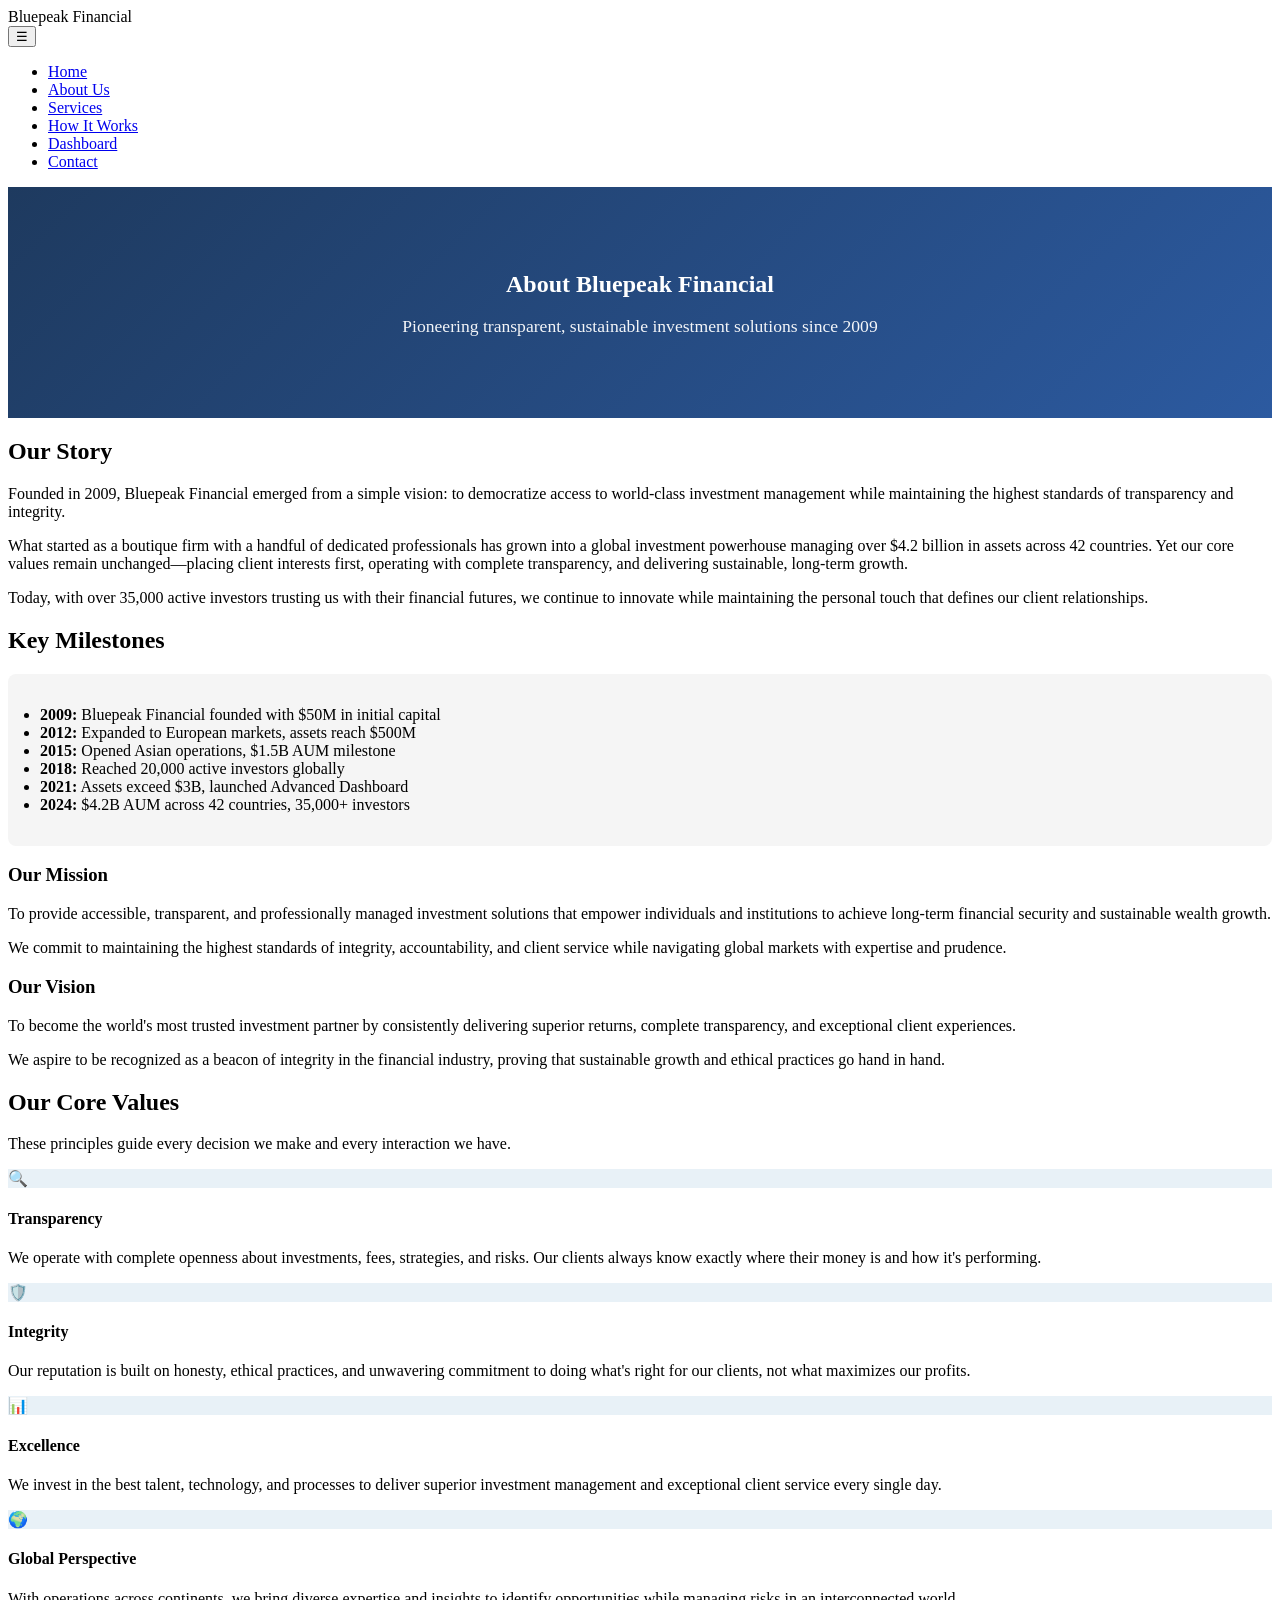
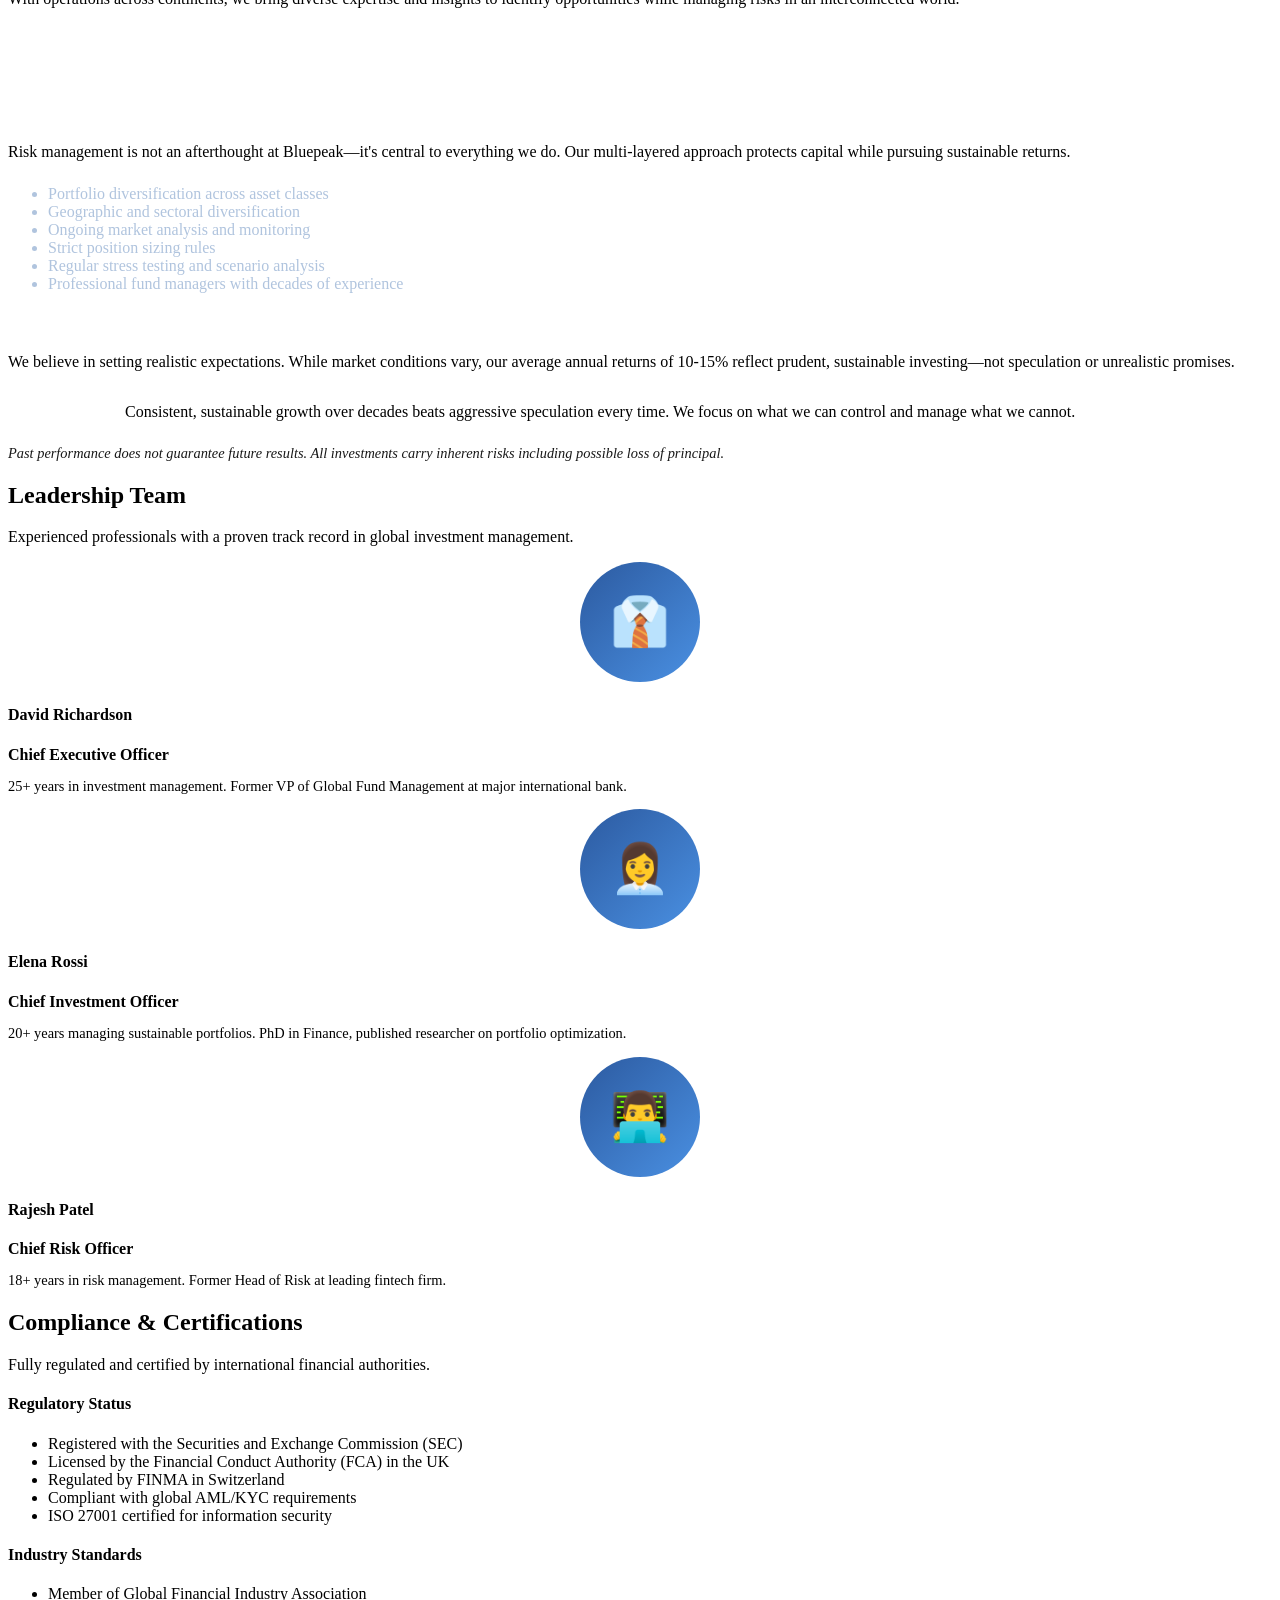
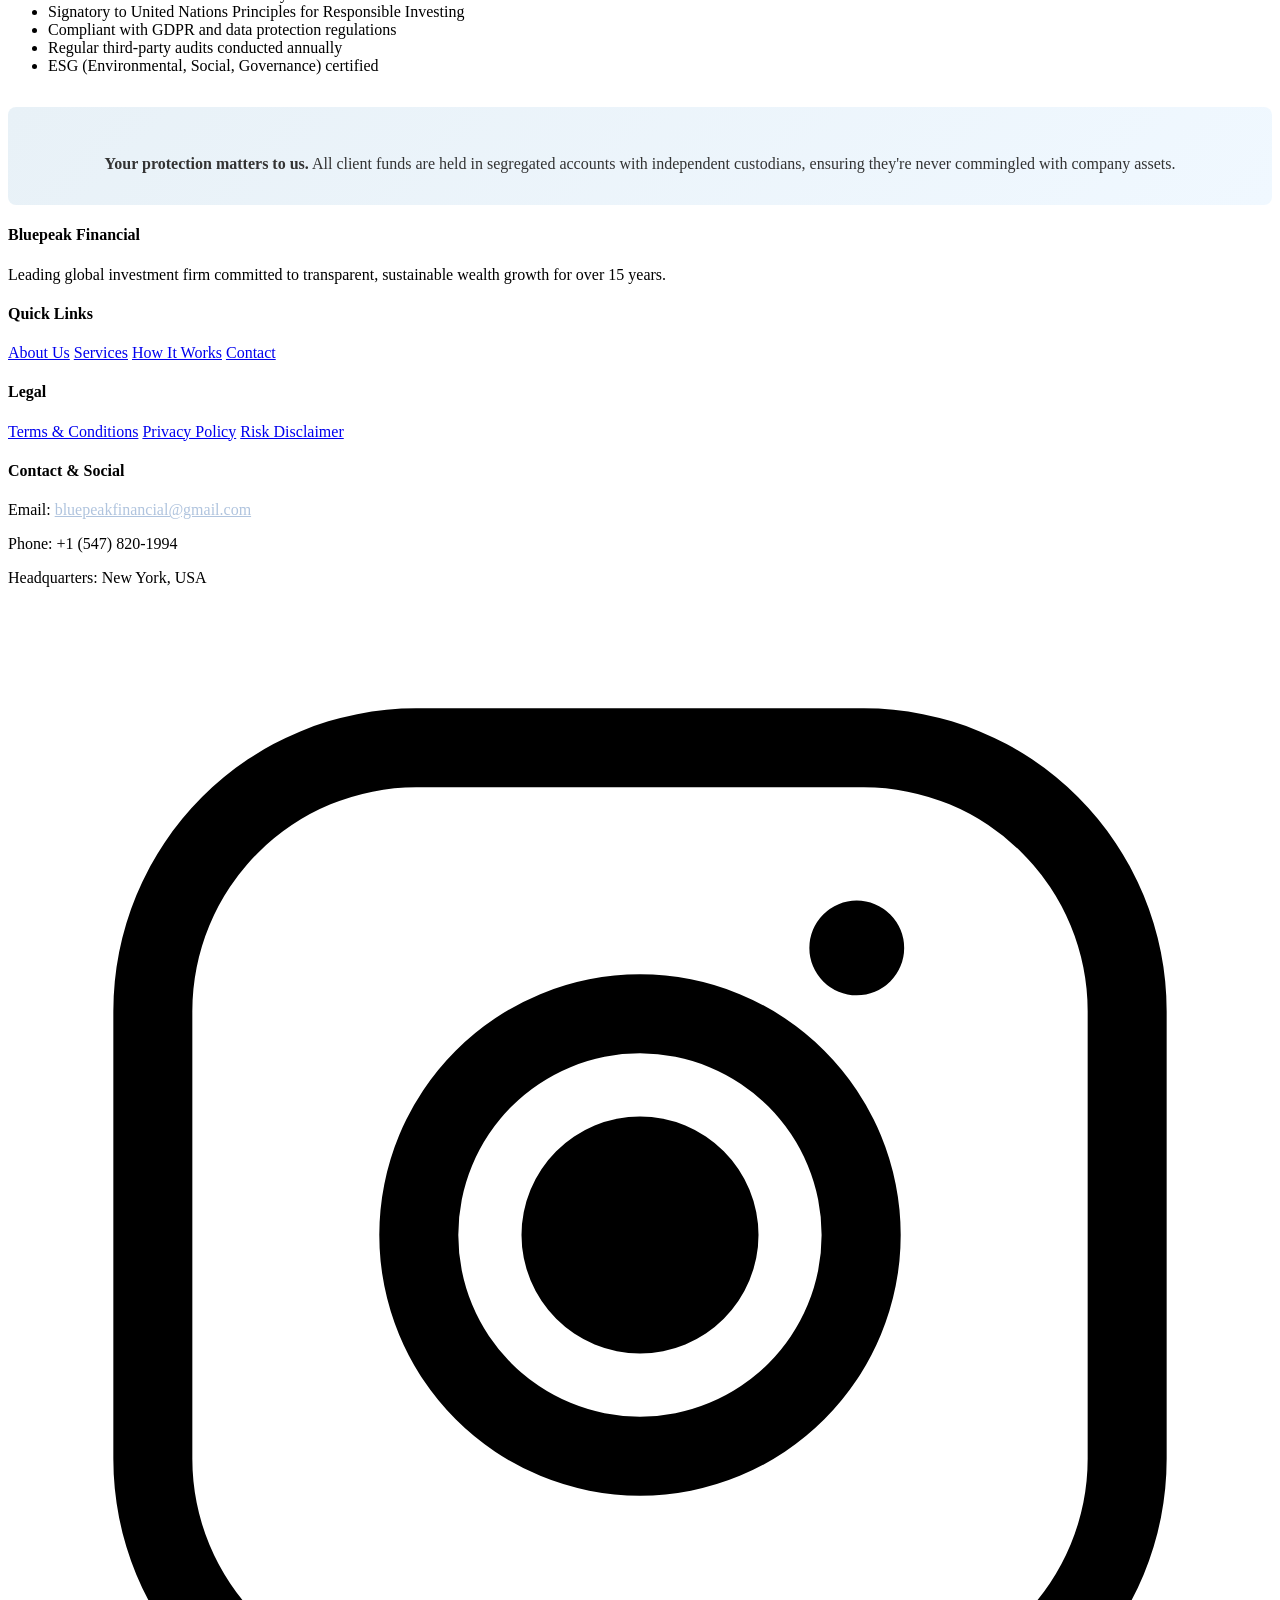
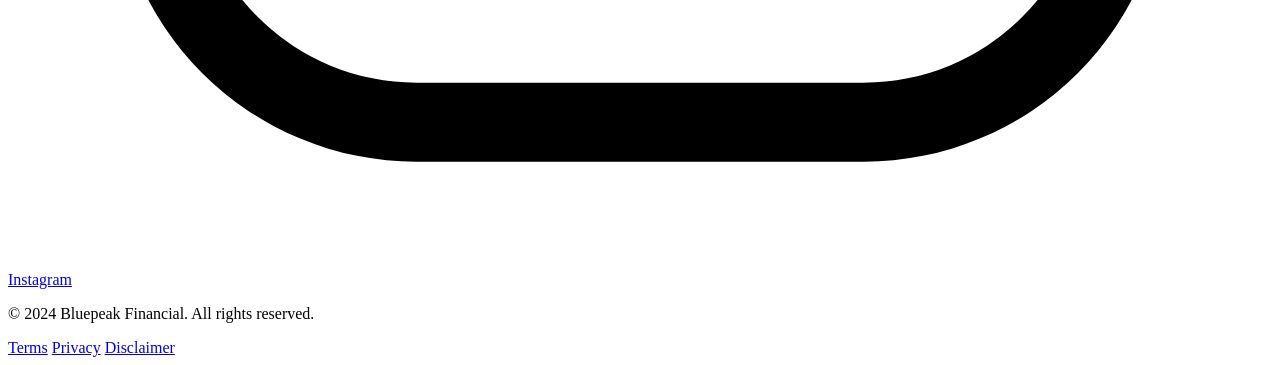
==== about.html @ cc477768 "Add files via upload" ====
<!DOCTYPE html>
<html lang="en">
<head>
  <meta charset="UTF-8">
  <meta name="viewport" content="width=device-width, initial-scale=1.0">
  <title>About Us - Bluepeak Financial</title>
  <meta name="description" content="Learn about Bluepeak Financial's mission, values, and commitment to transparent, sustainable investment management.">
  <link rel="stylesheet" href="css/styles.css">
</head>
<body>

<!-- Navigation -->
<nav>
  <div class="navbar">
    <div class="navbar-brand">
      Bluepeak Financial
    </div>
    <button class="mobile-toggle">☰</button>
    <ul class="nav-links">
      <li><a href="index.html">Home</a></li>
      <li><a href="about.html" class="active">About Us</a></li>
      <li><a href="services.html">Services</a></li>
      <li><a href="how-it-works.html">How It Works</a></li>
      <li><a href="dashboard.html">Dashboard</a></li>
      <li><a href="contact.html">Contact</a></li>
    </ul>
  </div>
</nav>

<!-- Page Header -->
<section style="background: linear-gradient(135deg, #1e3a5f 0%, #2c5aa0 100%); color: white; padding: 4rem 2rem; text-align: center;">
  <div class="container">
    <h1 style="color: white; margin-bottom: 1rem;">About Bluepeak Financial</h1>
    <p style="font-size: 1.1rem; opacity: 0.95;">Pioneering transparent, sustainable investment solutions since 2009</p>
  </div>
</section>

<!-- Company Overview -->
<section class="section">
  <div class="container">
    <div class="grid grid-2">
      <div>
        <h2>Our Story</h2>
        <p>
          Founded in 2009, Bluepeak Financial emerged from a simple vision: to democratize access to world-class investment management while maintaining the highest standards of transparency and integrity.
        </p>
        <p>
          What started as a boutique firm with a handful of dedicated professionals has grown into a global investment powerhouse managing over $4.2 billion in assets across 42 countries. Yet our core values remain unchanged—placing client interests first, operating with complete transparency, and delivering sustainable, long-term growth.
        </p>
        <p>
          Today, with over 35,000 active investors trusting us with their financial futures, we continue to innovate while maintaining the personal touch that defines our client relationships.
        </p>
      </div>

      <div>
        <h2>Key Milestones</h2>
        <ul class="plan-features" style="background: #f5f5f5; padding: 2rem; border-radius: 0.5rem;">
          <li><strong>2009:</strong> Bluepeak Financial founded with $50M in initial capital</li>
          <li><strong>2012:</strong> Expanded to European markets, assets reach $500M</li>
          <li><strong>2015:</strong> Opened Asian operations, $1.5B AUM milestone</li>
          <li><strong>2018:</strong> Reached 20,000 active investors globally</li>
          <li><strong>2021:</strong> Assets exceed $3B, launched Advanced Dashboard</li>
          <li><strong>2024:</strong> $4.2B AUM across 42 countries, 35,000+ investors</li>
        </ul>
      </div>
    </div>
  </div>
</section>

<!-- Mission & Vision -->
<section class="section section-light">
  <div class="container">
    <div class="grid grid-2">
      <div class="card">
        <h3>Our Mission</h3>
        <p>
          To provide accessible, transparent, and professionally managed investment solutions that empower individuals and institutions to achieve long-term financial security and sustainable wealth growth.
        </p>
        <p>
          We commit to maintaining the highest standards of integrity, accountability, and client service while navigating global markets with expertise and prudence.
        </p>
      </div>

      <div class="card">
        <h3>Our Vision</h3>
        <p>
          To become the world's most trusted investment partner by consistently delivering superior returns, complete transparency, and exceptional client experiences.
        </p>
        <p>
          We aspire to be recognized as a beacon of integrity in the financial industry, proving that sustainable growth and ethical practices go hand in hand.
        </p>
      </div>
    </div>
  </div>
</section>

<!-- Core Values -->
<section class="section">
  <div class="container">
    <div class="section-title">
      <h2>Our Core Values</h2>
      <p>These principles guide every decision we make and every interaction we have.</p>
    </div>

    <div class="grid grid-4">
      <div class="card">
        <div class="card-icon" style="background: linear-gradient(135deg, #e8f1f7, #e8f1f7);">🔍</div>
        <h4>Transparency</h4>
        <p>We operate with complete openness about investments, fees, strategies, and risks. Our clients always know exactly where their money is and how it's performing.</p>
      </div>

      <div class="card">
        <div class="card-icon" style="background: linear-gradient(135deg, #e8f1f7, #e8f1f7);">🛡️</div>
        <h4>Integrity</h4>
        <p>Our reputation is built on honesty, ethical practices, and unwavering commitment to doing what's right for our clients, not what maximizes our profits.</p>
      </div>

      <div class="card">
        <div class="card-icon" style="background: linear-gradient(135deg, #e8f1f7, #e8f1f7);">📊</div>
        <h4>Excellence</h4>
        <p>We invest in the best talent, technology, and processes to deliver superior investment management and exceptional client service every single day.</p>
      </div>

      <div class="card">
        <div class="card-icon" style="background: linear-gradient(135deg, #e8f1f7, #e8f1f7);">🌍</div>
        <h4>Global Perspective</h4>
        <p>With operations across continents, we bring diverse expertise and insights to identify opportunities while managing risks in an interconnected world.</p>
      </div>
    </div>
  </div>
</section>

<!-- Risk Management -->
<section class="section section-dark">
  <div class="container">
    <h2 style="color: white; text-align: center; margin-bottom: 3rem;">Our Approach to Risk Management</h2>

    <div class="grid grid-2">
      <div>
        <h3 style="color: white;">Comprehensive Strategy</h3>
        <p>
          Risk management is not an afterthought at Bluepeak—it's central to everything we do. Our multi-layered approach protects capital while pursuing sustainable returns.
        </p>
        <ul class="plan-features" style="background: rgba(255,255,255,0.05); border: none; margin-top: 1.5rem;">
          <li style="color: #b0c4de;">Portfolio diversification across asset classes</li>
          <li style="color: #b0c4de;">Geographic and sectoral diversification</li>
          <li style="color: #b0c4de;">Ongoing market analysis and monitoring</li>
          <li style="color: #b0c4de;">Strict position sizing rules</li>
          <li style="color: #b0c4de;">Regular stress testing and scenario analysis</li>
          <li style="color: #b0c4de;">Professional fund managers with decades of experience</li>
        </ul>
      </div>

      <div>
        <h3 style="color: white;">Realistic Performance Expectations</h3>
        <p>
          We believe in setting realistic expectations. While market conditions vary, our average annual returns of 10-15% reflect prudent, sustainable investing—not speculation or unrealistic promises.
        </p>
        <p style="margin-top: 2rem;">
          <strong style="color: white;">Our Philosophy:</strong> Consistent, sustainable growth over decades beats aggressive speculation every time. We focus on what we can control and manage what we cannot.
        </p>
        <p style="margin-top: 1.5rem; font-size: 0.9rem; opacity: 0.9;">
          <em>Past performance does not guarantee future results. All investments carry inherent risks including possible loss of principal.</em>
        </p>
      </div>
    </div>
  </div>
</section>

<!-- Management Team (Conceptual) -->
<section class="section">
  <div class="container">
    <div class="section-title">
      <h2>Leadership Team</h2>
      <p>Experienced professionals with a proven track record in global investment management.</p>
    </div>

    <div class="grid grid-3">
      <div class="card text-center">
        <div style="width: 120px; height: 120px; background: linear-gradient(135deg, #2c5aa0, #4a90e2); border-radius: 50%; margin: 0 auto 1.5rem; display: flex; align-items: center; justify-content: center; font-size: 3rem; color: white;">👔</div>
        <h4>David Richardson</h4>
        <p style="color: var(--secondary-blue); font-weight: 600; margin-bottom: 0.5rem;">Chief Executive Officer</p>
        <p style="font-size: 0.9rem;">25+ years in investment management. Former VP of Global Fund Management at major international bank.</p>
      </div>

      <div class="card text-center">
        <div style="width: 120px; height: 120px; background: linear-gradient(135deg, #2c5aa0, #4a90e2); border-radius: 50%; margin: 0 auto 1.5rem; display: flex; align-items: center; justify-content: center; font-size: 3rem; color: white;">👩‍💼</div>
        <h4>Elena Rossi</h4>
        <p style="color: var(--secondary-blue); font-weight: 600; margin-bottom: 0.5rem;">Chief Investment Officer</p>
        <p style="font-size: 0.9rem;">20+ years managing sustainable portfolios. PhD in Finance, published researcher on portfolio optimization.</p>
      </div>

      <div class="card text-center">
        <div style="width: 120px; height: 120px; background: linear-gradient(135deg, #2c5aa0, #4a90e2); border-radius: 50%; margin: 0 auto 1.5rem; display: flex; align-items: center; justify-content: center; font-size: 3rem; color: white;">👨‍💻</div>
        <h4>Rajesh Patel</h4>
        <p style="color: var(--secondary-blue); font-weight: 600; margin-bottom: 0.5rem;">Chief Risk Officer</p>
        <p style="font-size: 0.9rem;">18+ years in risk management. Former Head of Risk at leading fintech firm.</p>
      </div>
    </div>
  </div>
</section>

<!-- Certifications & Compliance -->
<section class="section section-light">
  <div class="container">
    <div class="section-title">
      <h2>Compliance & Certifications</h2>
      <p>Fully regulated and certified by international financial authorities.</p>
    </div>

    <div class="grid grid-2">
      <div class="card">
        <h4>Regulatory Status</h4>
        <ul class="plan-features" style="background: none;">
          <li>Registered with the Securities and Exchange Commission (SEC)</li>
          <li>Licensed by the Financial Conduct Authority (FCA) in the UK</li>
          <li>Regulated by FINMA in Switzerland</li>
          <li>Compliant with global AML/KYC requirements</li>
          <li>ISO 27001 certified for information security</li>
        </ul>
      </div>

      <div class="card">
        <h4>Industry Standards</h4>
        <ul class="plan-features" style="background: none;">
          <li>Member of Global Financial Industry Association</li>
          <li>Signatory to United Nations Principles for Responsible Investing</li>
          <li>Compliant with GDPR and data protection regulations</li>
          <li>Regular third-party audits conducted annually</li>
          <li>ESG (Environmental, Social, Governance) certified</li>
        </ul>
      </div>
    </div>

    <div style="background: linear-gradient(135deg, #e8f1f7, #f0f8ff); padding: 2rem; border-radius: 0.5rem; margin-top: 2rem; text-align: center;">
      <p style="color: #333; margin-bottom: 0;">
        <strong>Your protection matters to us.</strong> All client funds are held in segregated accounts with independent custodians, ensuring they're never commingled with company assets.
      </p>
    </div>
  </div>
</section>

<!-- Footer -->
<footer>
  <div class="footer-content">
    <div class="footer-section">
      <h4>Bluepeak Financial</h4>
      <p>Leading global investment firm committed to transparent, sustainable wealth growth for over 15 years.</p>
    </div>

    <div class="footer-section">
      <h4>Quick Links</h4>
      <a href="about.html">About Us</a>
      <a href="services.html">Services</a>
      <a href="how-it-works.html">How It Works</a>
      <a href="contact.html">Contact</a>
    </div>

    <div class="footer-section">
      <h4>Legal</h4>
      <a href="terms.html">Terms & Conditions</a>
      <a href="privacy.html">Privacy Policy</a>
      <a href="disclaimer.html">Risk Disclaimer</a>
    </div>

    <div class="footer-section">
      <h4>Contact & Social</h4>
      <p>Email: <a href="mailto:bluepeakfinancial@gmail.com" style="color: #b0c4de;">bluepeakfinancial@gmail.com</a></p>
      <p>Phone: +1 (547) 820-1994</p>
      <p>Headquarters: New York, USA</p>
      <p style="margin-top: 1rem;"><a class="social-link" href="https://www.instagram.com/hr_bluepeak_financial?igsh=dHZtcnczdm5lZWN0" target="_blank" rel="noopener noreferrer"><svg class="social-icon" viewBox="0 0 24 24" xmlns="http://www.w3.org/2000/svg" aria-hidden="true"><path d="M7.75 2h8.5A5.75 5.75 0 0 1 22 7.75v8.5A5.75 5.75 0 0 1 16.25 22h-8.5A5.75 5.75 0 0 1 2 16.25v-8.5A5.75 5.75 0 0 1 7.75 2Zm0 1.5A4.25 4.25 0 0 0 3.5 7.75v8.5A4.25 4.25 0 0 0 7.75 20.5h8.5A4.25 4.25 0 0 0 20.5 16.25v-8.5A4.25 4.25 0 0 0 16.25 3.5h-8.5Zm8.365 2.15a.9.90 0 1 1 0 1.8.90.90 0 0 1 0-1.8ZM12 7.05a4.95 4.95 0 1 1 0 9.9 4.95 4.95 0 0 1 0-9.9Zm0 1.5a3.45 3.45 0 1 0 0 6.9 3.45 3.45 0 0 0 0-6.9Zm0 1.2a2.25 2.25 0 1 1 0 4.5 2.25 2.25 0 0 1 0-4.5Z"/></svg>Instagram</a></p>
    </div>
  </div>

  <div class="footer-bottom">
    <p>&copy; <span class="current-year">2024</span> Bluepeak Financial. All rights reserved.</p>
    <div class="footer-links">
      <a href="terms.html">Terms</a>
      <a href="privacy.html">Privacy</a>
      <a href="disclaimer.html">Disclaimer</a>
    </div>
  </div>
</footer>

<script src="js/script.js"></script>
</body>
</html>
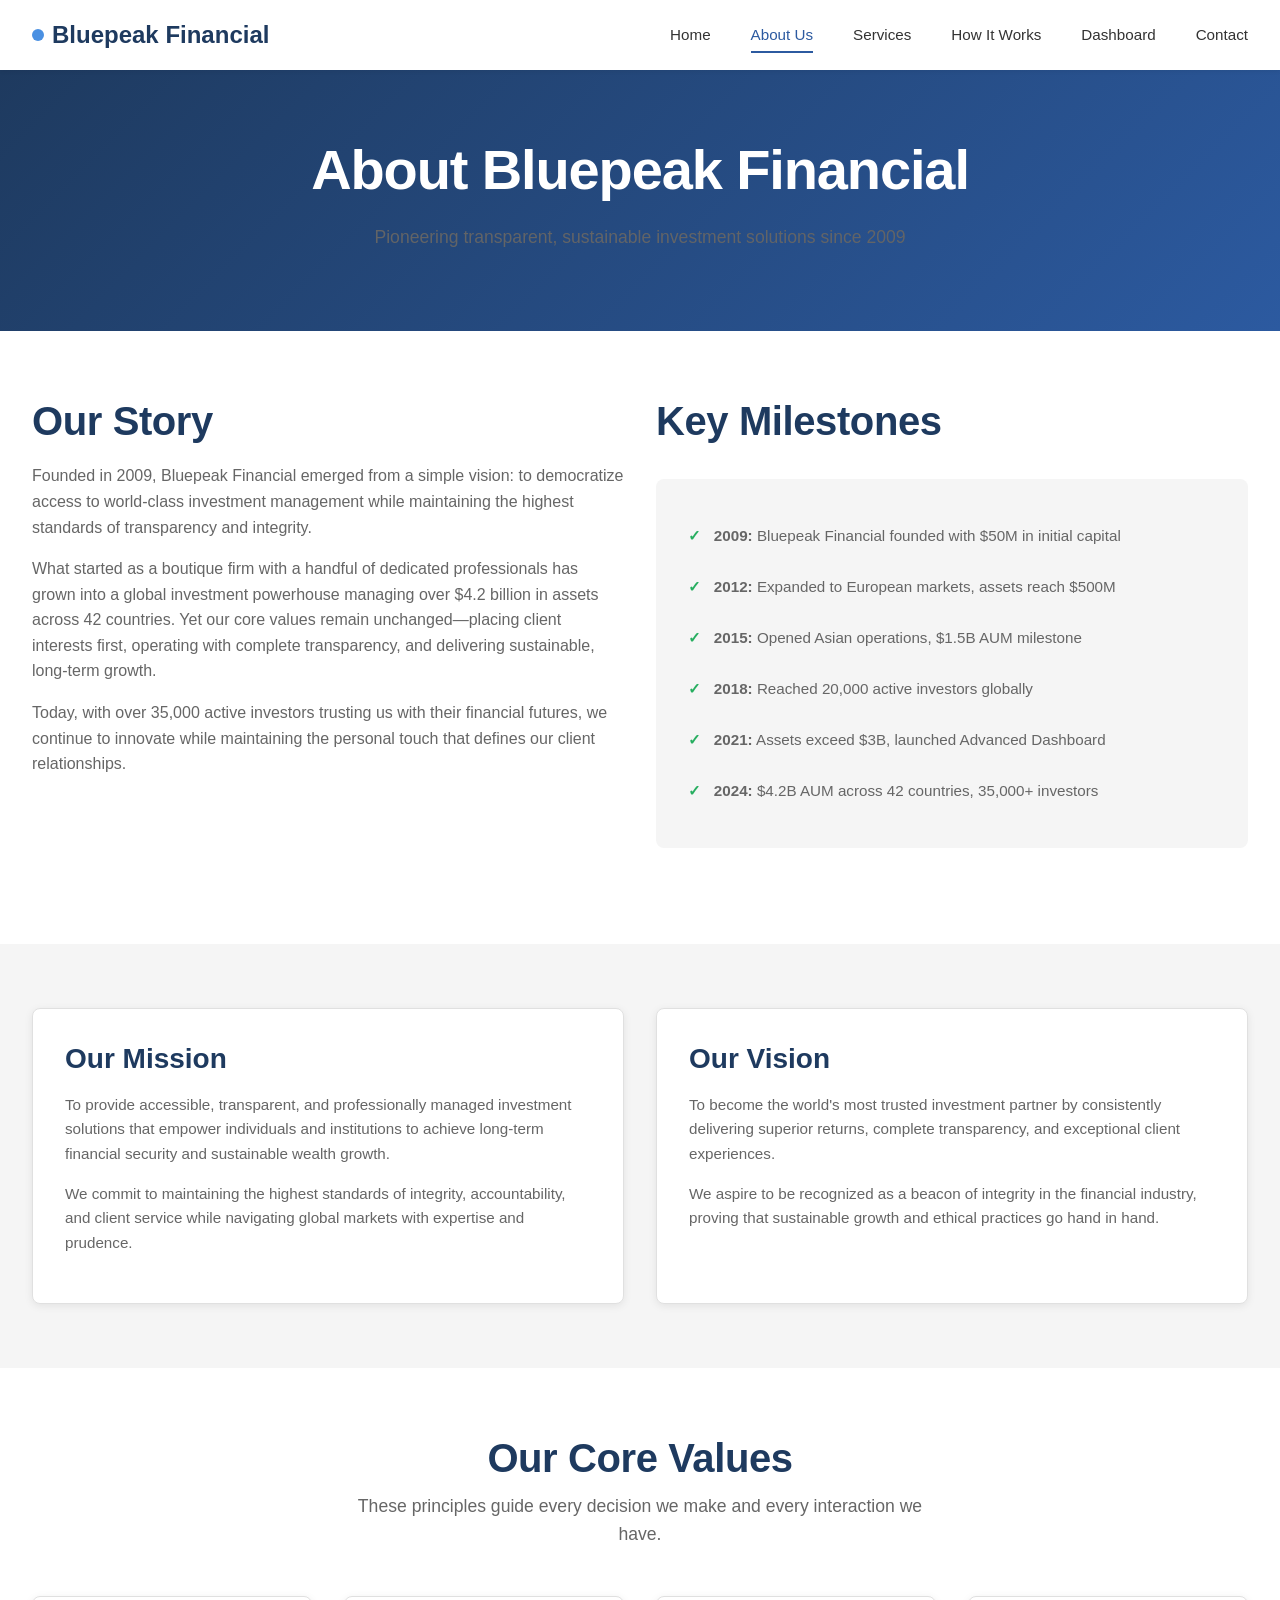
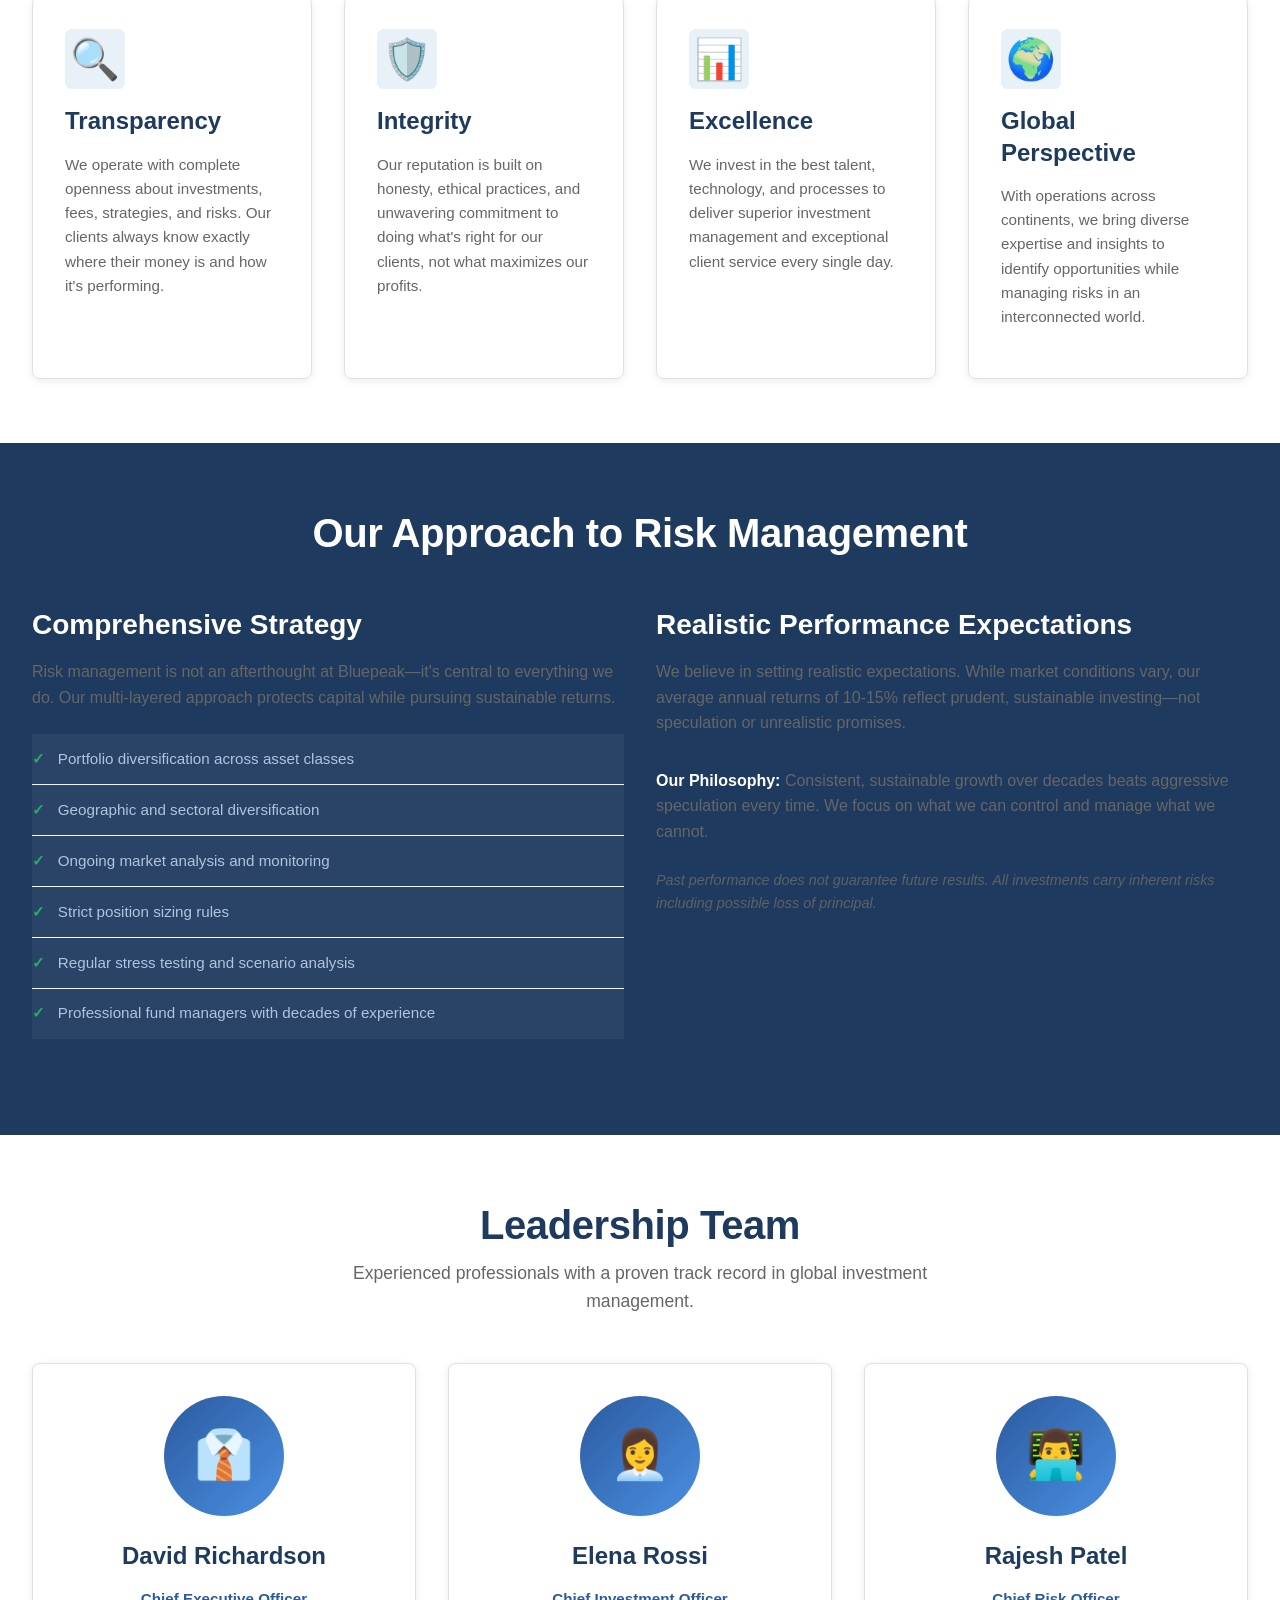
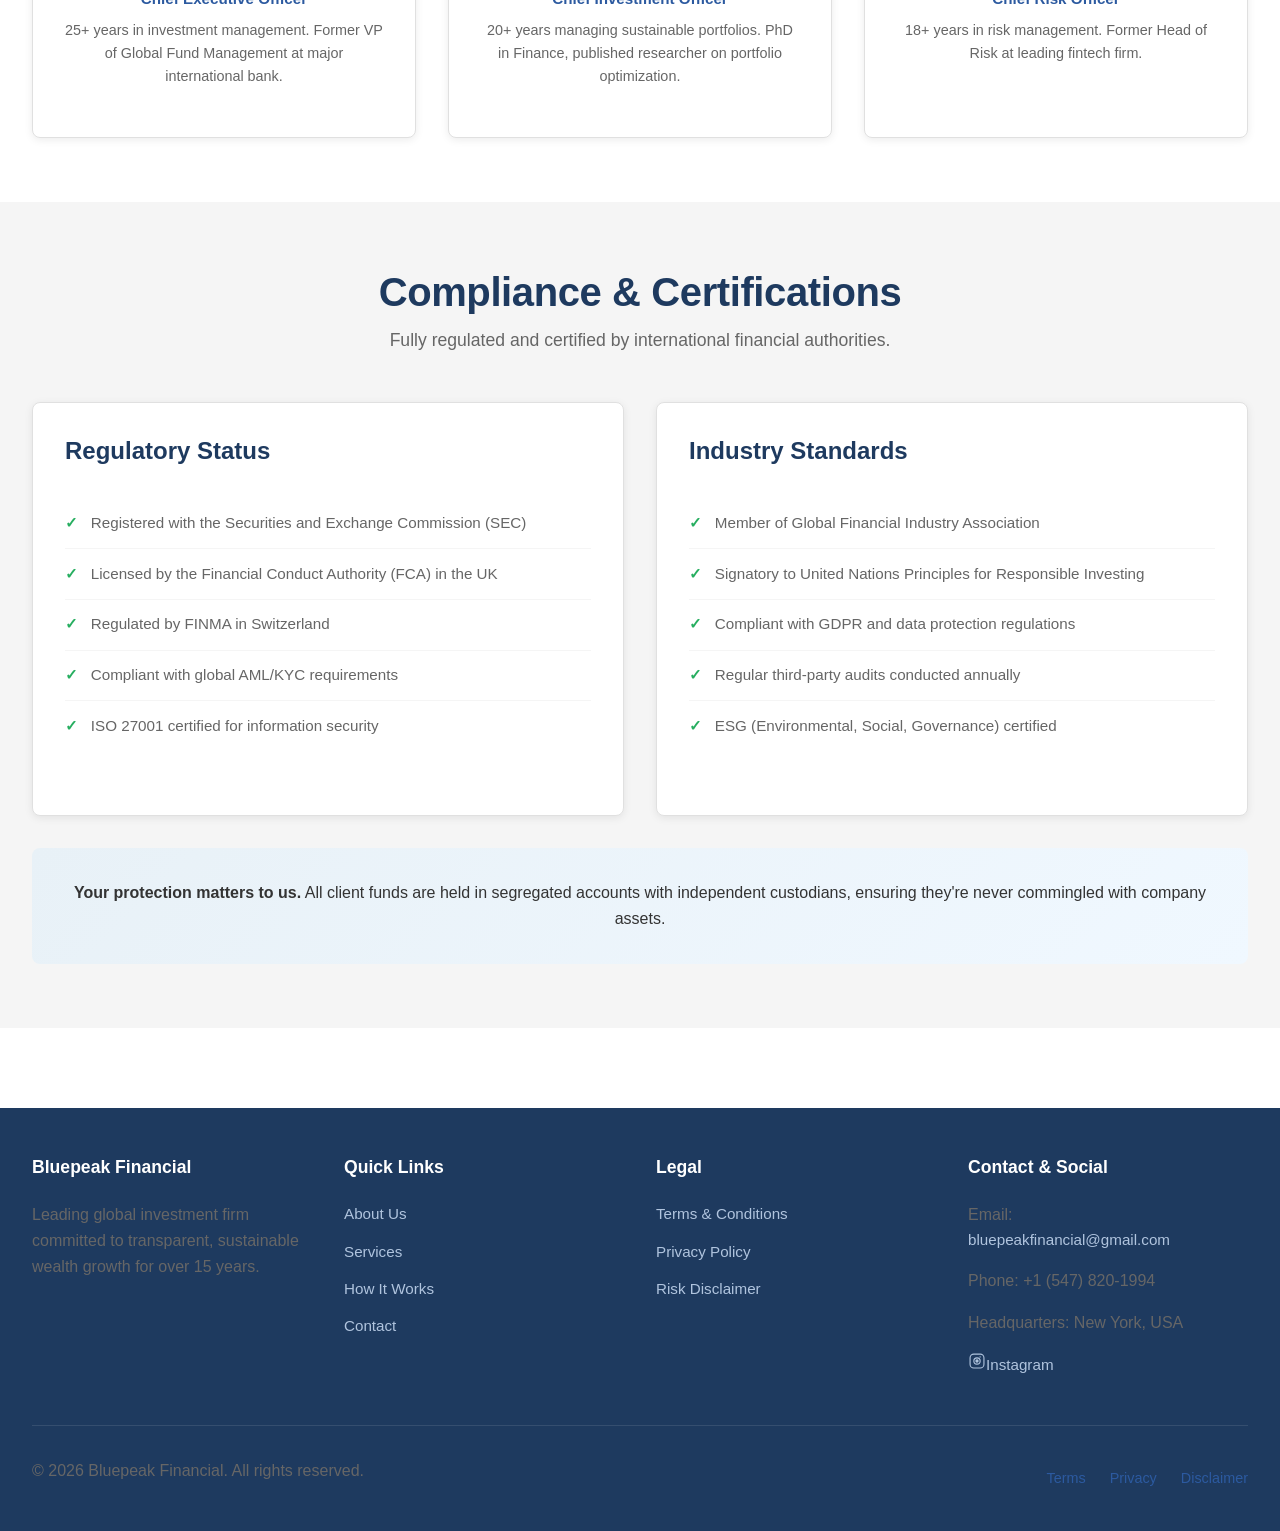
==== commit 4b2081f4: "Update about.html" ====
--- a/about.html
+++ b/about.html
@@ -5,7 +5,7 @@
   <meta name="viewport" content="width=device-width, initial-scale=1.0">
   <title>About Us - Bluepeak Financial</title>
   <meta name="description" content="Learn about Bluepeak Financial's mission, values, and commitment to transparent, sustainable investment management.">
-  <link rel="stylesheet" href="css/styles.css">
+  <link rel="stylesheet" href="styles.css">
 </head>
 <body>
 
@@ -282,6 +282,6 @@
   </div>
 </footer>
 
-<script src="js/script.js"></script>
+<script src="script.js"></script>
 </body>
 </html>
--- a/styles.css
+++ b/styles.css
@@ -0,0 +1,1103 @@
+/* ============================================
+   BLUEPEAK FINANCIAL - Professional CSS
+   ============================================ */
+
+:root {
+  --primary-blue: #1e3a5f;
+  --secondary-blue: #2c5aa0;
+  --accent-blue: #4a90e2;
+  --light-blue: #e8f1f7;
+  --dark-gray: #333333;
+  --medium-gray: #666666;
+  --light-gray: #f5f5f5;
+  --silver: #c0c0c0;
+  --white: #ffffff;
+  --success-green: #27ae60;
+  --warning-orange: #e67e22;
+  --error-red: #e74c3c;
+  --border-color: #e0e0e0;
+  --transition: all 0.3s ease;
+}
+
+* {
+  margin: 0;
+  padding: 0;
+  box-sizing: border-box;
+}
+
+html {
+  scroll-behavior: smooth;
+}
+
+body {
+  font-family: -apple-system, BlinkMacSystemFont, 'Segoe UI', 'Inter', 'Poppins', 'Helvetica Neue', sans-serif;
+  color: var(--dark-gray);
+  background-color: var(--white);
+  line-height: 1.6;
+}
+
+/* ============================================
+   TYPOGRAPHY
+   ============================================ */
+
+h1, h2, h3, h4, h5, h6 {
+  font-weight: 700;
+  color: var(--primary-blue);
+  margin-bottom: 1rem;
+  line-height: 1.3;
+}
+
+h1 {
+  font-size: 3.5rem;
+  letter-spacing: -0.02em;
+}
+
+h2 {
+  font-size: 2.5rem;
+  letter-spacing: -0.01em;
+}
+
+h3 {
+  font-size: 1.75rem;
+}
+
+h4 {
+  font-size: 1.5rem;
+}
+
+p {
+  font-size: 1rem;
+  color: var(--medium-gray);
+  margin-bottom: 1rem;
+}
+
+a {
+  color: var(--secondary-blue);
+  text-decoration: none;
+  transition: var(--transition);
+}
+
+a:hover {
+  color: var(--accent-blue);
+}
+
+/* ============================================
+   BUTTONS
+   ============================================ */
+
+.btn {
+  display: inline-block;
+  padding: 0.85rem 2rem;
+  font-size: 1rem;
+  font-weight: 600;
+  border: none;
+  border-radius: 0.4rem;
+  cursor: pointer;
+  text-decoration: none;
+  transition: var(--transition);
+  text-align: center;
+  text-transform: uppercase;
+  letter-spacing: 0.05em;
+  font-size: 0.95rem;
+}
+
+.btn-primary {
+  background-color: var(--secondary-blue);
+  color: var(--white);
+  box-shadow: 0 2px 8px rgba(44, 90, 160, 0.2);
+}
+
+.btn-primary:hover {
+  background-color: var(--primary-blue);
+  box-shadow: 0 4px 12px rgba(44, 90, 160, 0.3);
+  transform: translateY(-2px);
+}
+
+.btn-secondary {
+  background-color: transparent;
+  color: var(--secondary-blue);
+  border: 2px solid var(--secondary-blue);
+}
+
+.btn-secondary:hover {
+  background-color: var(--light-blue);
+  border-color: var(--primary-blue);
+  color: var(--primary-blue);
+}
+
+.btn-white {
+  background-color: var(--white);
+  color: var(--secondary-blue);
+  box-shadow: 0 2px 8px rgba(0, 0, 0, 0.1);
+}
+
+.btn-white:hover {
+  transform: translateY(-2px);
+  box-shadow: 0 4px 12px rgba(0, 0, 0, 0.15);
+}
+
+.btn-group {
+  display: flex;
+  gap: 1rem;
+  flex-wrap: wrap;
+  margin-top: 1.5rem;
+}
+
+/* ============================================
+   NAVIGATION
+   ============================================ */
+
+nav {
+  background-color: var(--white);
+  box-shadow: 0 2px 4px rgba(0, 0, 0, 0.05);
+  position: sticky;
+  top: 0;
+  z-index: 100;
+}
+
+.navbar {
+  display: flex;
+  justify-content: space-between;
+  align-items: center;
+  padding: 1rem 2rem;
+  max-width: 1400px;
+  margin: 0 auto;
+}
+
+.navbar-brand {
+  font-size: 1.5rem;
+  font-weight: 700;
+  color: var(--primary-blue);
+  display: flex;
+  align-items: center;
+  gap: 0.5rem;
+}
+
+.navbar-brand::before {
+  content: '';
+  display: inline-block;
+  width: 12px;
+  height: 12px;
+  background-color: var(--accent-blue);
+  border-radius: 50%;
+}
+
+.nav-links {
+  display: flex;
+  list-style: none;
+  gap: 2.5rem;
+  align-items: center;
+}
+
+.nav-links a {
+  color: var(--dark-gray);
+  font-weight: 500;
+  font-size: 0.95rem;
+  padding: 0.5rem 0;
+  border-bottom: 2px solid transparent;
+}
+
+.nav-links a:hover {
+  color: var(--secondary-blue);
+  border-bottom-color: var(--secondary-blue);
+}
+
+.nav-links a.active {
+  color: var(--secondary-blue);
+  border-bottom-color: var(--secondary-blue);
+}
+
+.mobile-toggle {
+  display: none;
+  background: none;
+  border: none;
+  font-size: 1.5rem;
+  cursor: pointer;
+  color: var(--primary-blue);
+}
+
+/* ============================================
+   FOOTER
+   ============================================ */
+
+footer {
+  background-color: var(--primary-blue);
+  color: var(--white);
+  padding: 3rem 2rem 2rem;
+  margin-top: 5rem;
+}
+
+.footer-content {
+  max-width: 1400px;
+  margin: 0 auto;
+  display: grid;
+  grid-template-columns: repeat(auto-fit, minmax(250px, 1fr));
+  gap: 2rem;
+  margin-bottom: 2rem;
+}
+
+.footer-section h4 {
+  color: var(--white);
+  margin-bottom: 1.5rem;
+  font-size: 1.1rem;
+}
+
+.footer-section a {
+  color: #b0c4de;
+  display: block;
+  margin-bottom: 0.8rem;
+  font-size: 0.95rem;
+}
+
+.footer-section a:hover {
+  color: var(--white);
+}
+
+.footer-bottom {
+  border-top: 1px solid rgba(255, 255, 255, 0.1);
+  padding-top: 2rem;
+  display: flex;
+  justify-content: space-between;
+  align-items: center;
+  font-size: 0.9rem;
+  color: #b0c4de;
+  flex-wrap: wrap;
+  gap: 1rem;
+}
+
+.social-link {
+  display: inline-flex;
+  align-items: center;
+  gap: 0.35rem;
+  color: #b0c4de;
+  text-decoration: none;
+  font-weight: 500;
+}
+
+.social-link:hover {
+  color: #fff;
+}
+
+.social-icon {
+  width: 18px;
+  height: 18px;
+  fill: currentColor;
+}
+
+.footer-links {
+  display: flex;
+  gap: 1.5rem;
+}
+
+/* ============================================
+   CONTAINERS & LAYOUTS
+   ============================================ */
+
+.container {
+  max-width: 1400px;
+  margin: 0 auto;
+  padding: 0 2rem;
+}
+
+.section {
+  padding: 4rem 0;
+}
+
+.section-light {
+  background-color: var(--light-gray);
+}
+
+.section-dark {
+  background-color: var(--primary-blue);
+  color: var(--white);
+}
+
+.section-dark h2, .section-dark h3 {
+  color: var(--white);
+}
+
+.section-title {
+  text-align: center;
+  margin-bottom: 3rem;
+}
+
+.section-title h2 {
+  margin-bottom: 0.5rem;
+}
+
+.section-title p {
+  font-size: 1.1rem;
+  color: var(--medium-gray);
+  max-width: 600px;
+  margin: 0 auto;
+}
+
+/* ============================================
+   HERO SECTION
+   ============================================ */
+
+.hero {
+  background: linear-gradient(135deg, var(--primary-blue) 0%, var(--secondary-blue) 100%);
+  color: var(--white);
+  padding: 8rem 2rem;
+  text-align: center;
+  position: relative;
+  overflow: hidden;
+}
+
+.hero::before {
+  content: '';
+  position: absolute;
+  top: 0;
+  right: -10%;
+  width: 500px;
+  height: 500px;
+  background: rgba(255, 255, 255, 0.05);
+  border-radius: 50%;
+}
+
+.hero::after {
+  content: '';
+  position: absolute;
+  bottom: -20%;
+  left: 5%;
+  width: 400px;
+  height: 400px;
+  background: rgba(255, 255, 255, 0.03);
+  border-radius: 50%;
+}
+
+.hero-content {
+  max-width: 800px;
+  margin: 0 auto;
+  position: relative;
+  z-index: 1;
+  animation: fadeInUp 1s ease;
+}
+
+.hero h1 {
+  color: var(--white);
+  margin-bottom: 1.5rem;
+  font-size: 3.5rem;
+}
+
+.hero p {
+  color: rgba(255, 255, 255, 0.9);
+  font-size: 1.25rem;
+  margin-bottom: 2rem;
+  line-height: 1.7;
+}
+
+.hero-trust {
+  display: flex;
+  justify-content: center;
+  gap: 3rem;
+  margin-top: 3rem;
+  flex-wrap: wrap;
+  font-size: 0.95rem;
+}
+
+.trust-item {
+  display: flex;
+  align-items: center;
+  gap: 0.8rem;
+  opacity: 0.95;
+}
+
+.trust-icon {
+  display: inline-block;
+  width: 24px;
+  height: 24px;
+  background-color: rgba(255, 255, 255, 0.3);
+  border-radius: 50%;
+  display: flex;
+  align-items: center;
+  justify-content: center;
+  font-size: 0.8rem;
+}
+
+/* ============================================
+   CARDS
+   ============================================ */
+
+.card {
+  background-color: var(--white);
+  border-radius: 0.5rem;
+  padding: 2rem;
+  box-shadow: 0 2px 8px rgba(0, 0, 0, 0.08);
+  transition: var(--transition);
+  border: 1px solid var(--border-color);
+}
+
+.card:hover {
+  box-shadow: 0 8px 24px rgba(0, 0, 0, 0.12);
+  transform: translateY(-4px);
+}
+
+.card-icon {
+  font-size: 2.5rem;
+  margin-bottom: 1rem;
+  width: 60px;
+  height: 60px;
+  display: flex;
+  align-items: center;
+  justify-content: center;
+  background-color: var(--light-blue);
+  border-radius: 0.4rem;
+}
+
+.card h3 {
+  margin-bottom: 1rem;
+}
+
+.card p {
+  font-size: 0.95rem;
+}
+
+/* ============================================
+   PLAN CARDS
+   ============================================ */
+
+.plan-card {
+  background-color: var(--white);
+  border: 2px solid var(--border-color);
+  border-radius: 0.5rem;
+  padding: 2.5rem;
+  text-align: center;
+  transition: var(--transition);
+  position: relative;
+}
+
+.plan-card.featured {
+  border-color: var(--secondary-blue);
+  box-shadow: 0 8px 24px rgba(44, 90, 160, 0.15);
+  transform: scale(1.05);
+}
+
+.plan-card:hover {
+  box-shadow: 0 12px 32px rgba(0, 0, 0, 0.15);
+}
+
+.plan-badge {
+  position: absolute;
+  top: -12px;
+  left: 50%;
+  transform: translateX(-50%);
+  background-color: var(--secondary-blue);
+  color: var(--white);
+  padding: 0.4rem 1.2rem;
+  border-radius: 2rem;
+  font-size: 0.75rem;
+  font-weight: 700;
+  text-transform: uppercase;
+}
+
+.plan-name {
+  font-size: 1.5rem;
+  color: var(--primary-blue);
+  margin: 1rem 0;
+}
+
+.plan-price {
+  font-size: 2.5rem;
+  color: var(--secondary-blue);
+  font-weight: 700;
+  margin: 1rem 0;
+}
+
+.plan-price span {
+  font-size: 1rem;
+  color: var(--medium-gray);
+}
+
+.plan-description {
+  color: var(--medium-gray);
+  margin: 1.5rem 0;
+  min-height: 40px;
+}
+
+.plan-features {
+  list-style: none;
+  margin: 2rem 0;
+  text-align: left;
+}
+
+.plan-features li {
+  padding: 0.8rem 0;
+  border-bottom: 1px solid var(--light-gray);
+  color: var(--medium-gray);
+  font-size: 0.95rem;
+}
+
+.plan-features li:last-child {
+  border-bottom: none;
+}
+
+.plan-features li::before {
+  content: '✓';
+  color: var(--success-green);
+  font-weight: 700;
+  margin-right: 0.8rem;
+}
+
+/* ============================================
+   FORMS
+   ============================================ */
+
+.form-group {
+  margin-bottom: 1.5rem;
+}
+
+label {
+  display: block;
+  margin-bottom: 0.5rem;
+  font-weight: 500;
+  color: var(--dark-gray);
+}
+
+input, textarea, select {
+  width: 100%;
+  padding: 0.85rem;
+  border: 1px solid var(--border-color);
+  border-radius: 0.4rem;
+  font-family: inherit;
+  font-size: 1rem;
+  transition: var(--transition);
+}
+
+input:focus, textarea:focus, select:focus {
+  outline: none;
+  border-color: var(--secondary-blue);
+  box-shadow: 0 0 0 3px rgba(44, 90, 160, 0.1);
+}
+
+textarea {
+  resize: vertical;
+  min-height: 120px;
+}
+
+.form-row {
+  display: grid;
+  grid-template-columns: repeat(auto-fit, minmax(250px, 1fr));
+  gap: 1.5rem;
+}
+
+/* ============================================
+   GRID LAYOUTS
+   ============================================ */
+
+.grid {
+  display: grid;
+  gap: 2rem;
+}
+
+.grid-2 {
+  grid-template-columns: repeat(auto-fit, minmax(350px, 1fr));
+}
+
+.grid-3 {
+  grid-template-columns: repeat(auto-fit, minmax(300px, 1fr));
+}
+
+.grid-4 {
+  grid-template-columns: repeat(auto-fit, minmax(250px, 1fr));
+}
+
+/* ============================================
+   PROCESS STEPS
+   ============================================ */
+
+.step {
+  position: relative;
+  display: flex;
+  gap: 2rem;
+}
+
+.step-number {
+  width: 80px;
+  height: 80px;
+  background-color: var(--secondary-blue);
+  color: var(--white);
+  border-radius: 50%;
+  display: flex;
+  align-items: center;
+  justify-content: center;
+  font-size: 2rem;
+  font-weight: 700;
+  flex-shrink: 0;
+}
+
+.step:not(:last-child)::after {
+  content: '';
+  position: absolute;
+  left: 40px;
+  top: 80px;
+  width: 2px;
+  height: 80px;
+  background: linear-gradient(to bottom, var(--secondary-blue), transparent);
+}
+
+.step-content h3 {
+  margin-bottom: 0.5rem;
+}
+
+.step-content p {
+  font-size: 0.95rem;
+  color: var(--medium-gray);
+}
+
+/* ============================================
+   TESTIMONIALS
+   ============================================ */
+
+.testimonial {
+  background-color: var(--white);
+  padding: 2rem;
+  border-radius: 0.5rem;
+  border-left: 4px solid var(--secondary-blue);
+  box-shadow: 0 2px 8px rgba(0, 0, 0, 0.08);
+  transition: var(--transition);
+}
+
+.testimonial:hover {
+  box-shadow: 0 8px 16px rgba(0, 0, 0, 0.12);
+}
+
+.testimonial-text {
+  color: var(--medium-gray);
+  margin-bottom: 1.5rem;
+  font-size: 0.95rem;
+  font-style: italic;
+}
+
+.testimonial-author {
+  display: flex;
+  align-items: center;
+  gap: 1rem;
+}
+
+.testimonial-avatar {
+  width: 50px;
+  height: 50px;
+  border-radius: 50%;
+  background: linear-gradient(135deg, var(--secondary-blue), var(--accent-blue));
+  display: flex;
+  align-items: center;
+  justify-content: center;
+  color: var(--white);
+  font-weight: 700;
+  font-size: 1.2rem;
+}
+
+.testimonial-name {
+  font-weight: 600;
+  color: var(--dark-gray);
+}
+
+.testimonial-title {
+  font-size: 0.85rem;
+  color: var(--medium-gray);
+}
+
+.stars {
+  color: #ffc107;
+  font-size: 0.9rem;
+  margin-bottom: 0.5rem;
+}
+
+/* ============================================
+   DASHBOARD
+   ============================================ */
+
+.dashboard-header {
+  background: linear-gradient(135deg, var(--primary-blue), var(--secondary-blue));
+  color: var(--white);
+  padding: 2rem;
+  border-radius: 0.5rem;
+  margin-bottom: 2rem;
+}
+
+.dashboard-greeting {
+  font-size: 1.5rem;
+  margin-bottom: 0.5rem;
+}
+
+.dashboard-greeting span {
+  font-weight: 700;
+}
+
+.dashboard-grid {
+  display: grid;
+  grid-template-columns: repeat(auto-fit, minmax(280px, 1fr));
+  gap: 1.5rem;
+  margin-bottom: 2rem;
+}
+
+.stat-card {
+  background-color: var(--white);
+  padding: 1.5rem;
+  border-radius: 0.5rem;
+  border: 1px solid var(--border-color);
+  box-shadow: 0 2px 6px rgba(0, 0, 0, 0.05);
+}
+
+.stat-label {
+  color: var(--medium-gray);
+  font-size: 0.9rem;
+  text-transform: uppercase;
+  letter-spacing: 0.05em;
+  margin-bottom: 0.5rem;
+}
+
+.stat-value {
+  font-size: 2rem;
+  font-weight: 700;
+  color: var(--primary-blue);
+}
+
+.stat-change {
+  font-size: 0.85rem;
+  margin-top: 0.5rem;
+}
+
+.stat-change.positive {
+  color: var(--success-green);
+}
+
+.stat-change.negative {
+  color: var(--error-red);
+}
+
+/* ============================================
+   TABLE
+   ============================================ */
+
+.table-container {
+  overflow-x: auto;
+}
+
+table {
+  width: 100%;
+  border-collapse: collapse;
+  background-color: var(--white);
+}
+
+thead {
+  background-color: var(--light-gray);
+  border-bottom: 2px solid var(--border-color);
+}
+
+th {
+  padding: 1rem;
+  text-align: left;
+  font-weight: 600;
+  color: var(--dark-gray);
+  font-size: 0.9rem;
+}
+
+td {
+  padding: 1rem;
+  border-bottom: 1px solid var(--border-color);
+  color: var(--medium-gray);
+  font-size: 0.95rem;
+}
+
+tbody tr:hover {
+  background-color: var(--light-gray);
+}
+
+.status-badge {
+  display: inline-block;
+  padding: 0.35rem 0.75rem;
+  border-radius: 2rem;
+  font-size: 0.8rem;
+  font-weight: 600;
+  text-transform: uppercase;
+}
+
+.status-active {
+  background-color: rgba(39, 174, 96, 0.1);
+  color: var(--success-green);
+}
+
+.status-pending {
+  background-color: rgba(230, 126, 34, 0.1);
+  color: var(--warning-orange);
+}
+
+.status-completed {
+  background-color: rgba(44, 90, 160, 0.1);
+  color: var(--secondary-blue);
+}
+
+/* ============================================
+   ANIMATIONS
+   ============================================ */
+
+@keyframes fadeInUp {
+  from {
+    opacity: 0;
+    transform: translateY(30px);
+  }
+  to {
+    opacity: 1;
+    transform: translateY(0);
+  }
+}
+
+@keyframes fadeIn {
+  from {
+    opacity: 0;
+  }
+  to {
+    opacity: 1;
+  }
+}
+
+@keyframes slideInLeft {
+  from {
+    opacity: 0;
+    transform: translateX(-30px);
+  }
+  to {
+    opacity: 1;
+    transform: translateX(0);
+  }
+}
+
+.animate-fadeInUp {
+  animation: fadeInUp 0.8s ease forwards;
+}
+
+.animate-fadeIn {
+  animation: fadeIn 0.8s ease forwards;
+}
+
+.animate-slideInLeft {
+  animation: slideInLeft 0.8s ease forwards;
+}
+
+/* ============================================
+   UTILITY CLASSES
+   ============================================ */
+
+.mt-1 { margin-top: 0.5rem; }
+.mt-2 { margin-top: 1rem; }
+.mt-3 { margin-top: 1.5rem; }
+.mt-4 { margin-top: 2rem; }
+.mt-5 { margin-top: 3rem; }
+
+.mb-1 { margin-bottom: 0.5rem; }
+.mb-2 { margin-bottom: 1rem; }
+.mb-3 { margin-bottom: 1.5rem; }
+.mb-4 { margin-bottom: 2rem; }
+.mb-5 { margin-bottom: 3rem; }
+
+.text-center { text-align: center; }
+.text-left { text-align: left; }
+.text-right { text-align: right; }
+
+.text-muted { color: var(--medium-gray); }
+.text-primary { color: var(--secondary-blue); }
+
+.hidden { display: none; }
+
+/* ============================================
+   RESPONSIVE DESIGN
+   ============================================ */
+
+@media (max-width: 768px) {
+  h1 {
+    font-size: 2.5rem;
+  }
+
+  h2 {
+    font-size: 1.75rem;
+  }
+
+  .container {
+    padding: 0 1rem;
+  }
+
+  .navbar {
+    padding: 1rem;
+    position: relative;
+  }
+
+  .nav-links {
+    gap: 1rem;
+  }
+
+  .nav-links a {
+    font-size: 0.85rem;
+  }
+
+  .mobile-toggle {
+    display: block;
+  }
+
+  .nav-links {
+    display: none;
+    flex-direction: column;
+    position: absolute;
+    z-index: 200;
+    top: 100%;
+    right: 0;
+    left: auto;
+    width: 250px;
+    background-color: var(--white);
+    box-shadow: 0 4px 12px rgba(0, 0, 0, 0.15);
+    padding: 1rem 0;
+    gap: 0;
+    max-height: calc(100vh - 70px);
+    overflow-y: auto;
+  }
+
+  .nav-links.active {
+    display: flex;
+  }
+
+  .nav-links a {
+    padding: 1.5rem 1.5rem;
+    font-size: 1rem;
+    border-bottom: 1px solid #eef1f6;
+  }
+
+  .mobile-toggle {
+    font-size: 1.7rem;
+  }
+
+  .section {
+    padding: 2rem 0;
+  }
+
+  .section-title h2 {
+    font-size: 1.5rem;
+  }
+
+  .card, .plan-card, .testimonial {
+    padding: 1.25rem;
+  }
+
+  .btn {
+    font-size: 0.9rem;
+    padding: 0.75rem 1.2rem;
+  }
+
+
+  .nav-links a {
+    padding: 1rem;
+    border-bottom: none;
+    border-left: 3px solid transparent;
+  }
+
+  .nav-links a:hover,
+  .nav-links a.active {
+    border-bottom: none;
+    border-left-color: var(--secondary-blue);
+    background-color: var(--light-gray);
+  }
+
+  .hero {
+    padding: 4rem 1rem;
+  }
+
+  .hero h1 {
+    font-size: 2.2rem;
+  }
+
+  .hero p {
+    font-size: 1rem;
+  }
+
+  .hero-trust {
+    gap: 1.5rem;
+    font-size: 0.85rem;
+  }
+
+  .btn-group {
+    flex-direction: column;
+  }
+
+  .btn {
+    width: 100%;
+  }
+
+  .grid-2, .grid-3, .grid-4 {
+    grid-template-columns: 1fr;
+  }
+
+  .plan-card.featured {
+    transform: scale(1);
+  }
+
+  .step {
+    flex-direction: column;
+  }
+
+  .step:not(:last-child)::after {
+    left: 40px;
+    height: 120px;
+  }
+
+  .section {
+    padding: 2rem 0;
+  }
+
+  .feature-image {
+    order: -1;
+  }
+
+  .footer-bottom {
+    flex-direction: column;
+    text-align: center;
+  }
+
+  .footer-links {
+    flex-direction: column;
+    gap: 1rem;
+  }
+
+  table {
+    font-size: 0.85rem;
+  }
+
+  th, td {
+    padding: 0.75rem;
+  }
+
+  .dashboard-grid {
+    grid-template-columns: 1fr;
+  }
+}
+
+@media (max-width: 480px) {
+  h1 {
+    font-size: 1.75rem;
+  }
+
+  h2 {
+    font-size: 1.5rem;
+  }
+
+  h3 {
+    font-size: 1.25rem;
+  }
+
+  .hero h1 {
+    font-size: 1.8rem;
+  }
+
+  .plan-price {
+    font-size: 2rem;
+  }
+
+  .form-row {
+    grid-template-columns: 1fr;
+  }
+
+  .testimonial-author {
+    flex-direction: column;
+    text-align: center;
+  }
+}
